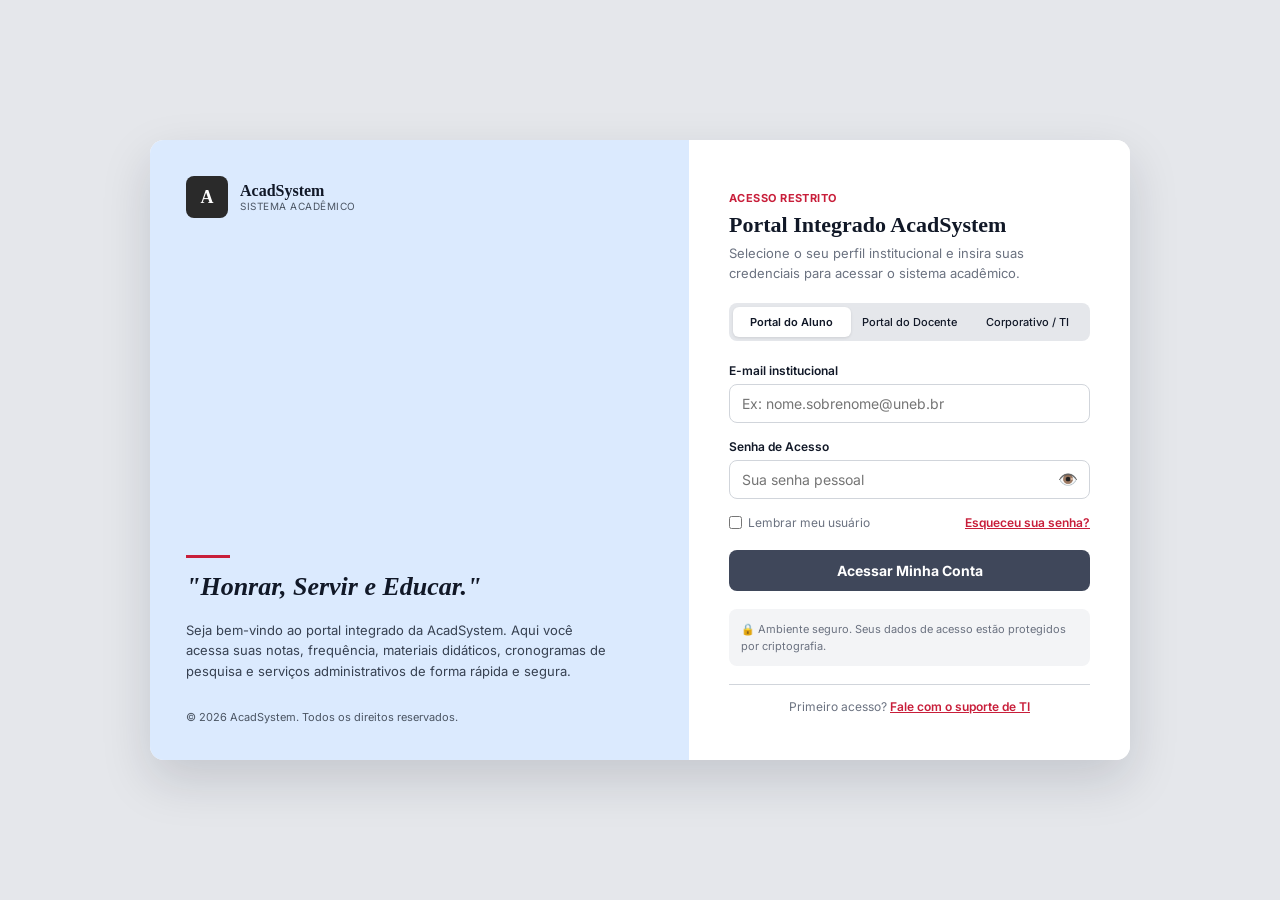
==== frontend/index.html @ 921c7534 "feat(frontend): add multi-portal UI with login and role-based dashboards - Add login page with profi" ====
<!DOCTYPE html>
<html lang="pt-BR">
<head>
    <meta charset="UTF-8">
    <meta name="viewport" content="width=device-width, initial-scale=1.0">
    <title>AcadSystem — Acesso ao Portal</title>
    <link rel="preconnect" href="https://fonts.googleapis.com">
    <link href="https://fonts.googleapis.com/css2?family=Inter:wght@300;400;500;600;700&display=swap" rel="stylesheet">
    <link rel="stylesheet" href="css/login.css">
</head>
<body>

    <div class="login-wrapper">

        <!-- ===== Painel esquerdo institucional ===== -->
        <section class="login-left">
            <div class="brand">
                <div class="brand-logo">A</div>
                <div>
                    <div class="brand-title">AcadSystem</div>
                    <div class="brand-sub">SISTEMA ACADÊMICO</div>
                </div>
            </div>

            <div class="left-bottom">
                <span class="red-bar"></span>
                <h2 class="quote">"Honrar, Servir e Educar."</h2>
                <p class="desc">
                    Seja bem-vindo ao portal integrado da AcadSystem. Aqui você acessa suas notas,
                    frequência, materiais didáticos, cronogramas de pesquisa e serviços administrativos
                    de forma rápida e segura.
                </p>
                <p class="copy">© 2026 AcadSystem. Todos os direitos reservados.</p>
            </div>
        </section>

        <!-- ===== Painel direito (login) ===== -->
        <section class="login-right">
            <div class="login-box">
                <span class="restrito">ACESSO RESTRITO</span>
                <h1>Portal Integrado AcadSystem</h1>
                <p class="login-intro">Selecione o seu perfil institucional e insira suas credenciais para acessar o sistema acadêmico.</p>

                <!-- Abas de perfil -->
                <div class="tabs">
                    <button type="button" class="tab active" data-perfil="aluno">Portal do Aluno</button>
                    <button type="button" class="tab" data-perfil="docente">Portal do Docente</button>
                    <button type="button" class="tab" data-perfil="corporativo">Corporativo / TI</button>
                </div>

                <form id="form-login" novalidate>
                    <div class="form-group">
                        <label id="labelUsuario">E-mail institucional</label>
                        <input type="text" id="usuario" placeholder="Ex: nome.sobrenome@uneb.br" autocomplete="username">
                    </div>

                    <div class="form-group">
                        <label>Senha de Acesso</label>
                        <div class="senha-wrap">
                            <input type="password" id="senha" placeholder="Sua senha pessoal" autocomplete="current-password">
                            <button type="button" id="toggle-senha" class="toggle-senha" title="Mostrar/ocultar senha">👁️</button>
                        </div>
                    </div>

                    <div class="options">
                        <label class="check"><input type="checkbox" id="lembrar"> Lembrar meu usuário</label>
                        <a href="#" onclick="return false;" class="link-red">Esqueceu sua senha?</a>
                    </div>

                    <button type="submit" class="btn-entrar">Acessar Minha Conta</button>
                </form>

                <div class="safe-box">🔒 Ambiente seguro. Seus dados de acesso estão protegidos por criptografia.</div>

                <div class="footer-login">
                    Primeiro acesso? <a href="#" onclick="return false;" class="link-red">Fale com o suporte de TI</a>
                </div>
            </div>
        </section>
    </div>

    <script src="js/app.js"></script>
    <script src="js/login.js"></script>
</body>
</html>
---- frontend/css/login.css ----
/* =====================================================
   AcadSystem — Tela de login / seleção de perfil
   Espelha o layout do app.py (painel azul claro + form)
   ===================================================== */

* { margin: 0; padding: 0; box-sizing: border-box; }

:root {
    --painel-claro: #dbeafe;
    --branco: #ffffff;
    --vermelho: #c81e3a;
    --titulo: #111827;
    --subtitulo: #6b7280;
    --borda: #d1d5db;
    --botao: #3F475A;
    --botao-hover: #1f2937;
    --caixa-seg: #f3f4f6;
}

body {
    font-family: 'Inter', 'Segoe UI', Arial, sans-serif;
    background: #e5e7eb;
    min-height: 100vh;
    display: flex;
    align-items: center;
    justify-content: center;
    padding: 16px;
}

.login-wrapper {
    display: flex;
    width: 100%;
    max-width: 980px;
    min-height: 620px;
    background: var(--branco);
    border-radius: 14px;
    overflow: hidden;
    box-shadow: 0 20px 50px rgba(15, 23, 42, 0.15);
}

/* ---------- Painel esquerdo ---------- */
.login-left {
    width: 55%;
    background: var(--painel-claro);
    padding: 36px;
    display: flex;
    flex-direction: column;
    justify-content: space-between;
}

.brand { display: flex; align-items: center; gap: 12px; }
.brand-logo {
    width: 42px; height: 42px;
    background: #2a2a2a;
    color: #fff;
    border-radius: 8px;
    display: flex; align-items: center; justify-content: center;
    font-weight: 700; font-size: 18px;
    font-family: Georgia, serif;
}
.brand-title { font-family: Georgia, serif; font-weight: 700; font-size: 16px; color: var(--titulo); }
.brand-sub { font-size: 10px; letter-spacing: .05em; color: #4b5563; }

.left-bottom .red-bar {
    display: block;
    width: 44px; height: 3px;
    background: var(--vermelho);
    margin-bottom: 14px;
}
.quote {
    font-family: Georgia, serif;
    font-style: italic;
    font-size: 26px;
    color: var(--titulo);
    margin-bottom: 18px;
}
.desc { font-size: 13px; color: #374151; line-height: 1.6; max-width: 420px; }
.copy { font-size: 11px; color: #4b5563; margin-top: 28px; }

/* ---------- Painel direito ---------- */
.login-right {
    width: 45%;
    background: var(--branco);
    padding: 44px 40px;
    display: flex;
    align-items: center;
}
.login-box { width: 100%; }

.restrito { font-size: 11px; font-weight: 700; color: var(--vermelho); letter-spacing: .04em; }
.login-box h1 {
    font-family: Georgia, serif;
    font-size: 22px;
    color: var(--titulo);
    margin: 6px 0;
}
.login-intro { font-size: 13px; color: var(--subtitulo); line-height: 1.5; margin-bottom: 20px; }

/* ---------- Abas ---------- */
.tabs {
    display: flex;
    background: #e5e7eb;
    border-radius: 8px;
    padding: 4px;
    margin-bottom: 22px;
}
.tab {
    flex: 1;
    border: none;
    background: transparent;
    padding: 8px 4px;
    font-size: 11px;
    font-weight: 500;
    color: var(--titulo);
    border-radius: 6px;
    cursor: pointer;
    font-family: inherit;
    transition: background-color .2s;
}
.tab.active { background: var(--branco); font-weight: 600; box-shadow: 0 1px 3px rgba(0,0,0,.1); }

/* ---------- Formulário ---------- */
.form-group { margin-bottom: 16px; }
.form-group label { display: block; font-size: 12px; font-weight: 600; color: var(--titulo); margin-bottom: 6px; }
.form-group input {
    width: 100%;
    padding: 10px 12px;
    border: 1px solid var(--borda);
    border-radius: 8px;
    font-size: 14px;
    font-family: inherit;
    color: var(--titulo);
}
.form-group input:focus {
    outline: none;
    border-color: var(--botao);
    box-shadow: 0 0 0 3px rgba(63, 71, 90, 0.12);
}

.options {
    display: flex;
    align-items: center;
    justify-content: space-between;
    font-size: 12px;
    margin-bottom: 20px;
}
.check { display: flex; align-items: center; gap: 6px; color: var(--subtitulo); cursor: pointer; }
.link-red { color: var(--vermelho); font-weight: 600; }
.link-red:hover { text-decoration: underline; }

.btn-entrar {
    width: 100%;
    padding: 12px;
    background: var(--botao);
    color: #fff;
    border: none;
    border-radius: 8px;
    font-size: 14px;
    font-weight: 700;
    cursor: pointer;
    font-family: inherit;
    transition: background-color .2s;
}
.btn-entrar:hover { background: var(--botao-hover); }

.safe-box {
    margin-top: 18px;
    background: var(--caixa-seg);
    border-radius: 8px;
    padding: 12px;
    font-size: 11px;
    color: var(--subtitulo);
    line-height: 1.5;
}

.footer-login {
    margin-top: 18px;
    padding-top: 14px;
    border-top: 1px solid var(--borda);
    font-size: 12px;
    color: var(--subtitulo);
    text-align: center;
}

/* ---------- Responsivo ---------- */
@media (max-width: 820px) {
    .login-wrapper { flex-direction: column; min-height: auto; }
    .login-left, .login-right { width: 100%; }
    .login-left { padding: 28px; gap: 28px; }
    .quote { font-size: 20px; }
}

/* ---------- Campo de senha com toggle ---------- */
.senha-wrap { position: relative; }
.senha-wrap input { padding-right: 42px; }
.toggle-senha {
    position: absolute;
    right: 8px;
    top: 50%;
    transform: translateY(-50%);
    border: none;
    background: transparent;
    cursor: pointer;
    font-size: 16px;
    padding: 4px;
    line-height: 1;
}

/* ---------- Toast (usado pelo app.js nesta tela) ---------- */
.toast {
    position: fixed;
    bottom: 24px;
    right: 24px;
    background: #12151A;
    color: #fff;
    padding: 14px 18px;
    border-radius: 12px;
    box-shadow: 0 12px 30px rgba(15, 23, 42, 0.25);
    display: flex;
    align-items: center;
    gap: 10px;
    font-size: 13px;
    font-weight: 500;
    max-width: 340px;
    z-index: 100;
    transform: translateY(24px);
    opacity: 0;
    pointer-events: none;
    transition: transform .3s ease, opacity .3s ease;
}
.toast.show { transform: translateY(0); opacity: 1; pointer-events: auto; }
.toast .t-ico { font-size: 16px; }
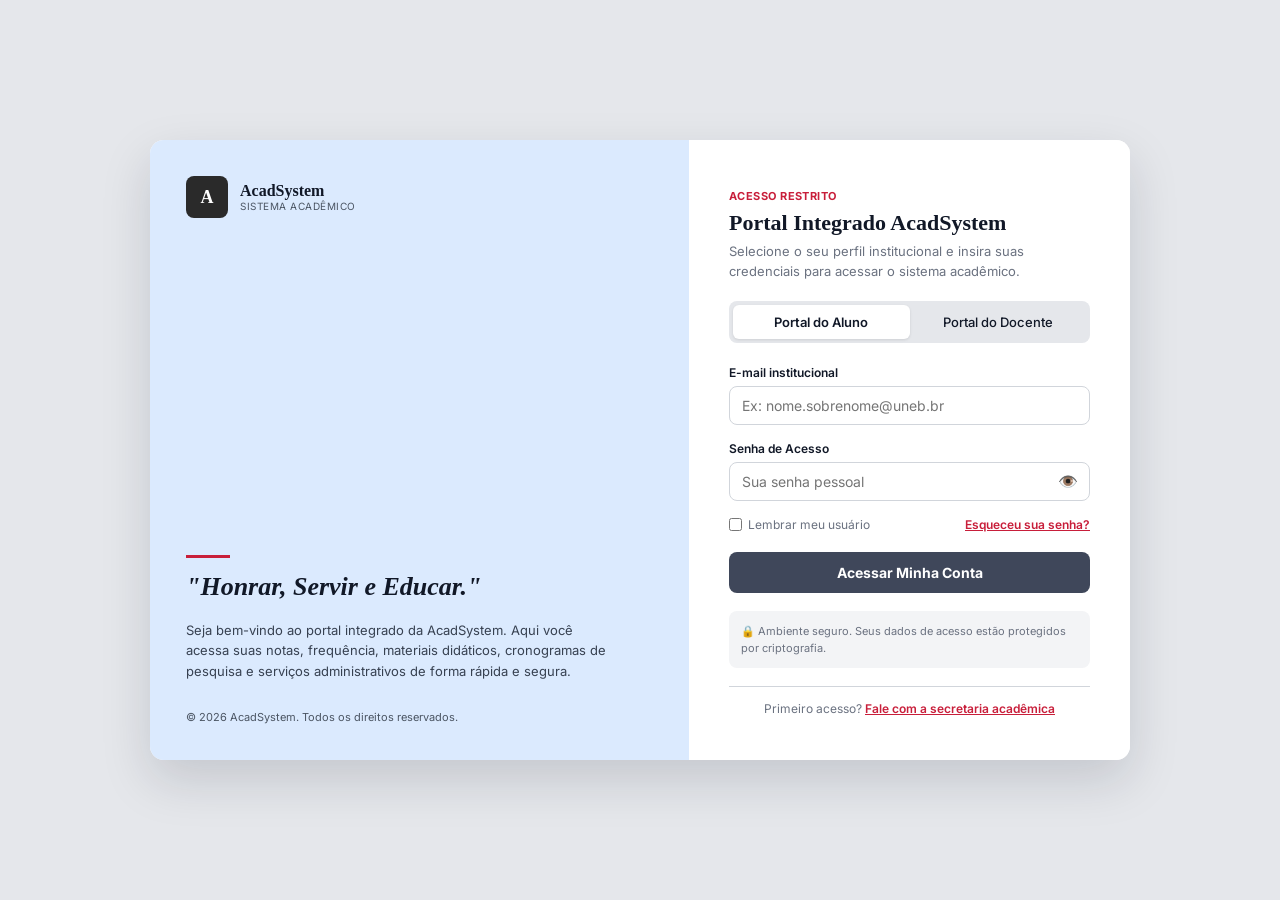
==== commit 5356eb5d: "feat(academico): enhance admin interface and expand data models - Add comprehensive Django admin cus" ====
--- a/frontend/index.html
+++ b/frontend/index.html
@@ -45,7 +45,6 @@
                 <div class="tabs">
                     <button type="button" class="tab active" data-perfil="aluno">Portal do Aluno</button>
                     <button type="button" class="tab" data-perfil="docente">Portal do Docente</button>
-                    <button type="button" class="tab" data-perfil="corporativo">Corporativo / TI</button>
                 </div>
 
                 <form id="form-login" novalidate>
@@ -73,7 +72,7 @@
                 <div class="safe-box">🔒 Ambiente seguro. Seus dados de acesso estão protegidos por criptografia.</div>
 
                 <div class="footer-login">
-                    Primeiro acesso? <a href="#" onclick="return false;" class="link-red">Fale com o suporte de TI</a>
+                    Primeiro acesso? <a href="#" onclick="return false;" class="link-red">Fale com a secretaria acadêmica</a>
                 </div>
             </div>
         </section>
--- a/frontend/css/login.css
+++ b/frontend/css/login.css
@@ -108,8 +108,8 @@
     flex: 1;
     border: none;
     background: transparent;
-    padding: 8px 4px;
-    font-size: 11px;
+    padding: 9px 8px;
+    font-size: 13px;
     font-weight: 500;
     color: var(--titulo);
     border-radius: 6px;
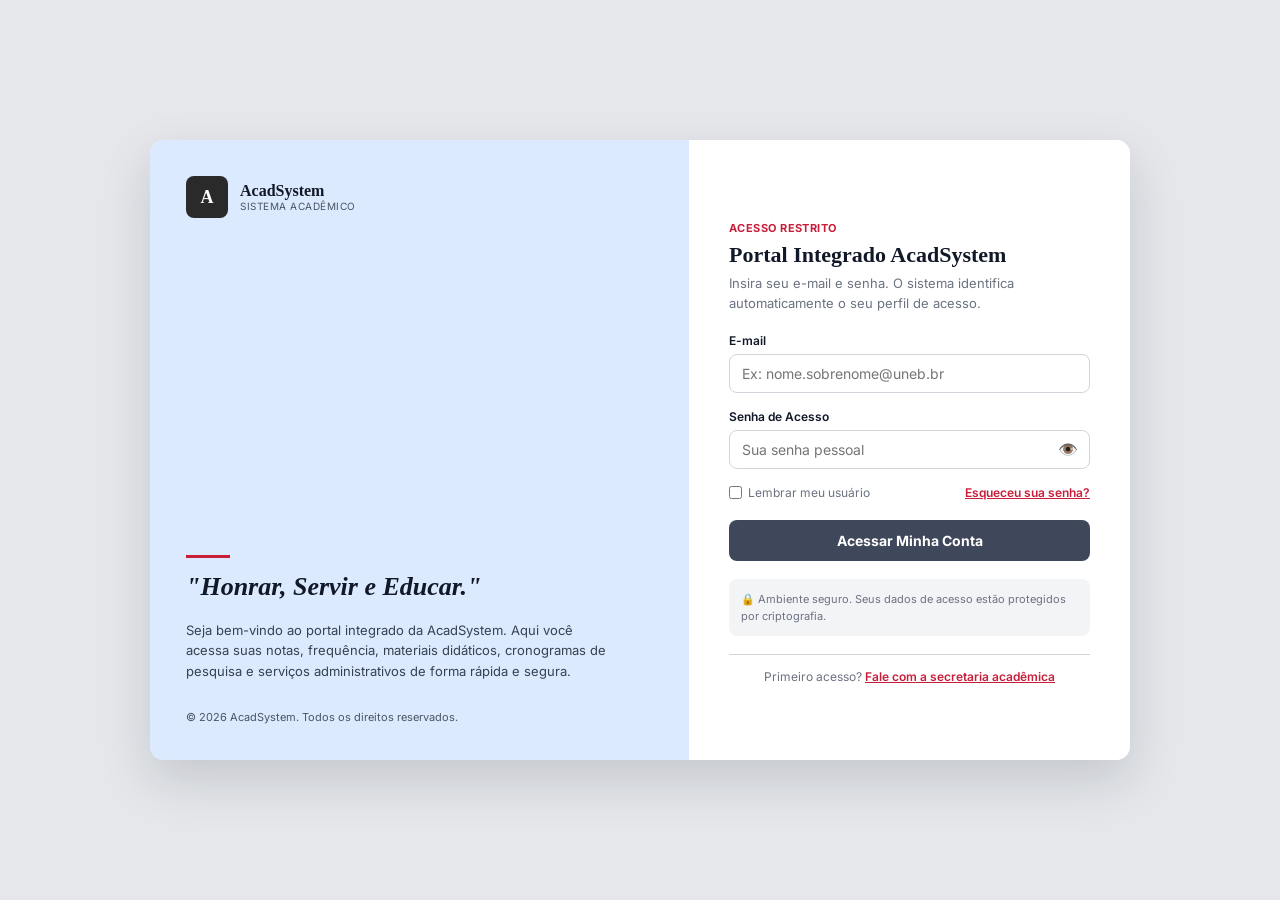
==== commit 90ff6dab: "feat(auth): implement unified login by email with automatic profile detection - Replace profile-base" ====
--- a/frontend/index.html
+++ b/frontend/index.html
@@ -39,18 +39,12 @@
             <div class="login-box">
                 <span class="restrito">ACESSO RESTRITO</span>
                 <h1>Portal Integrado AcadSystem</h1>
-                <p class="login-intro">Selecione o seu perfil institucional e insira suas credenciais para acessar o sistema acadêmico.</p>
-
-                <!-- Abas de perfil -->
-                <div class="tabs">
-                    <button type="button" class="tab active" data-perfil="aluno">Portal do Aluno</button>
-                    <button type="button" class="tab" data-perfil="docente">Portal do Docente</button>
-                </div>
+                <p class="login-intro">Insira seu e-mail e senha. O sistema identifica automaticamente o seu perfil de acesso.</p>
 
                 <form id="form-login" novalidate>
                     <div class="form-group">
-                        <label id="labelUsuario">E-mail institucional</label>
-                        <input type="text" id="usuario" placeholder="Ex: nome.sobrenome@uneb.br" autocomplete="username">
+                        <label for="usuario">E-mail</label>
+                        <input type="email" id="usuario" placeholder="Ex: nome.sobrenome@uneb.br" autocomplete="username">
                     </div>
 
                     <div class="form-group">
